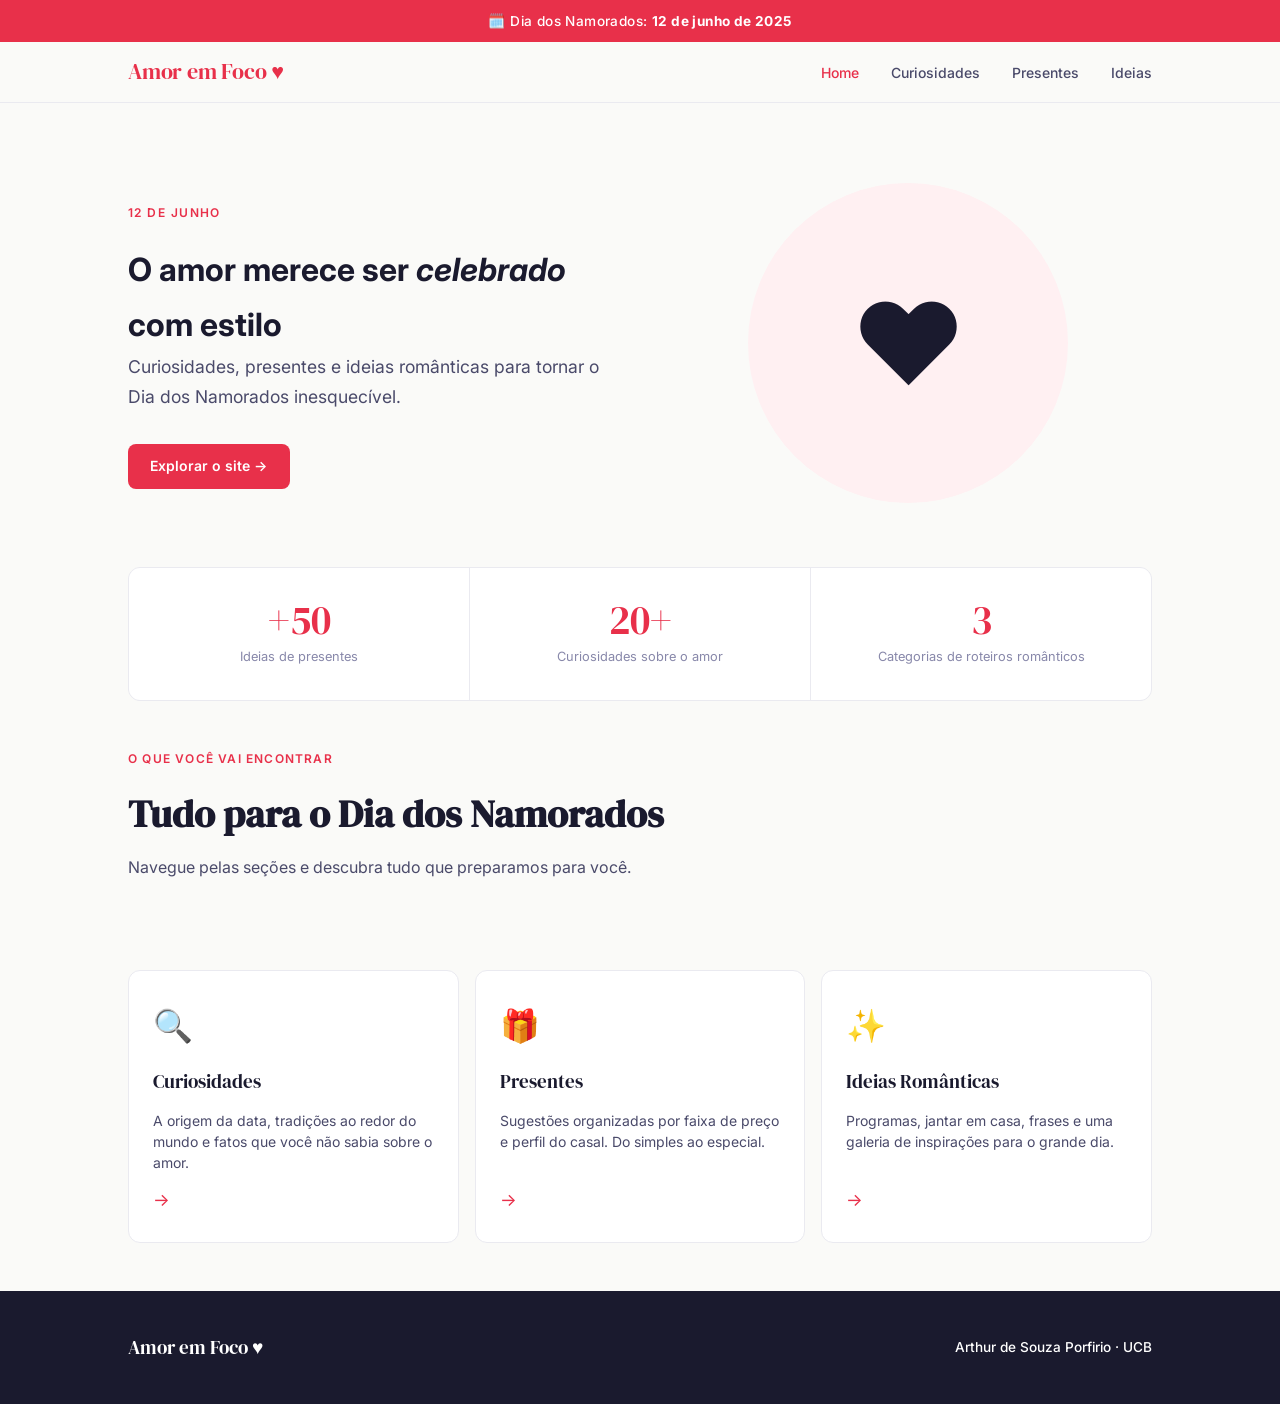
==== index.html @ 1bdaba2c "Add files via upload" ====
<!DOCTYPE html>
<html lang="pt-BR">
<head>
  <meta charset="UTF-8">
  <meta name="viewport" content="width=device-width, initial-scale=1.0">
  <title>Amor em Foco — Dia dos Namorados</title>
  <link rel="stylesheet" href="style.css">
  <style>
    .countdown-bar {
      background: var(--red);
      color: var(--white);
      text-align: center;
      padding: 0.6rem var(--margin);
      font-size: 0.85rem;
      font-weight: 500;
      letter-spacing: 0.03em;
    }

    .countdown-bar strong { font-weight: 700; }

    .hero-home {
      display: grid;
      grid-template-columns: 1fr 1fr;
      gap: 3rem;
      align-items: center;
      padding: 5rem 0 4rem;
    }

    .hero-visual {
      display: flex;
      align-items: center;
      justify-content: center;
    }

    .hero-blob {
      width: 320px;
      height: 320px;
      background: var(--red-light);
      border-radius: 50%;
      display: flex;
      align-items: center;
      justify-content: center;
      font-size: 7rem;
      animation: pulse 3s ease-in-out infinite;
    }

    @keyframes pulse {
      0%, 100% { transform: scale(1); }
      50% { transform: scale(1.04); }
    }

    .nav-cards {
      display: grid;
      grid-template-columns: 1fr 1fr 1fr;
      gap: 1rem;
      padding: 3rem 0;
    }

    .nav-card {
      background: var(--white);
      border: 1px solid var(--border);
      border-radius: var(--radius);
      padding: 1.75rem 1.5rem;
      text-decoration: none;
      color: inherit;
      transition: box-shadow 0.2s, transform 0.2s, border-color 0.2s;
      display: flex;
      flex-direction: column;
      gap: 0.75rem;
    }

    .nav-card:hover {
      box-shadow: 0 8px 32px rgba(232,48,74,0.1);
      transform: translateY(-3px);
      border-color: var(--rose);
    }

    .nav-card-icon { font-size: 2rem; }

    .nav-card-title {
      font-family: var(--font-display);
      font-size: 1.2rem;
      color: var(--ink);
    }

    .nav-card-desc {
      font-size: 0.875rem;
      color: var(--ink-mid);
      line-height: 1.5;
    }

    .nav-card-arrow {
      font-size: 1.1rem;
      color: var(--red);
      margin-top: auto;
    }

    .stats-row {
      display: grid;
      grid-template-columns: repeat(3, 1fr);
      gap: 1px;
      background: var(--border);
      border: 1px solid var(--border);
      border-radius: var(--radius);
      overflow: hidden;
      margin-bottom: 3rem;
    }

    .stat {
      background: var(--white);
      padding: 2rem 1.5rem;
      text-align: center;
    }

    .stat-number {
      font-family: var(--font-display);
      font-size: 2.5rem;
      color: var(--red);
      line-height: 1;
      display: block;
    }

    .stat-label {
      font-size: 0.8rem;
      color: var(--ink-soft);
      margin-top: 0.35rem;
    }

    @media (max-width: 768px) {
      .hero-home { grid-template-columns: 1fr; }
      .hero-visual { display: none; }
      .nav-cards { grid-template-columns: 1fr; }
      .stats-row { grid-template-columns: 1fr; }
    }
  </style>
</head>
<body>

<div class="countdown-bar">
  🗓️ Dia dos Namorados: <strong>12 de junho de 2025</strong>
</div>

<nav>
  <div class="nav-inner">
    <a href="index.html" class="nav-logo">Amor em Foco ♥</a>
    <ul class="nav-links">
      <li><a href="index.html" class="active">Home</a></li>
      <li><a href="curiosidades.html">Curiosidades</a></li>
      <li><a href="presentes.html">Presentes</a></li>
      <li><a href="ideias.html">Ideias</a></li>
    </ul>
  </div>
</nav>

<main>
  <div class="page-wrap">

    <div class="hero-home">
      <div>
        <span class="hero-eyebrow">12 de junho</span>
        <h1>O amor merece ser <em>celebrado</em> com estilo</h1>
        <p class="hero-sub">Curiosidades, presentes e ideias românticas para tornar o Dia dos Namorados inesquecível.</p>
        <a href="curiosidades.html" class="btn btn-primary">Explorar o site →</a>
      </div>
      <div class="hero-visual">
        <div class="hero-blob">♥</div>
      </div>
    </div>

    <div class="stats-row">
      <div class="stat">
        <span class="stat-number">+50</span>
        <div class="stat-label">Ideias de presentes</div>
      </div>
      <div class="stat">
        <span class="stat-number">20+</span>
        <div class="stat-label">Curiosidades sobre o amor</div>
      </div>
      <div class="stat">
        <span class="stat-number">3</span>
        <div class="stat-label">Categorias de roteiros românticos</div>
      </div>
    </div>

    <span class="section-label">O que você vai encontrar</span>
    <h2 class="section-title">Tudo para o Dia dos Namorados</h2>
    <p class="section-sub">Navegue pelas seções e descubra tudo que preparamos para você.</p>

    <div class="nav-cards">
      <a href="curiosidades.html" class="nav-card">
        <div class="nav-card-icon">🔍</div>
        <div class="nav-card-title">Curiosidades</div>
        <div class="nav-card-desc">A origem da data, tradições ao redor do mundo e fatos que você não sabia sobre o amor.</div>
        <div class="nav-card-arrow">→</div>
      </a>
      <a href="presentes.html" class="nav-card">
        <div class="nav-card-icon">🎁</div>
        <div class="nav-card-title">Presentes</div>
        <div class="nav-card-desc">Sugestões organizadas por faixa de preço e perfil do casal. Do simples ao especial.</div>
        <div class="nav-card-arrow">→</div>
      </a>
      <a href="ideias.html" class="nav-card">
        <div class="nav-card-icon">✨</div>
        <div class="nav-card-title">Ideias Românticas</div>
        <div class="nav-card-desc">Programas, jantar em casa, frases e uma galeria de inspirações para o grande dia.</div>
        <div class="nav-card-arrow">→</div>
      </a>
    </div>

  </div>
</main>

<footer>
  <span class="footer-logo">Amor em Foco ♥</span>
  <span style="color:#fff; font-weight:500;">Arthur de Souza Porfirio · UCB</span>
</footer>

</body>
</html>
---- style.css ----
@import url('https://fonts.googleapis.com/css2?family=DM+Serif+Display:ital@0;1&family=Inter:wght@400;500;600&display=swap');

*, *::before, *::after { box-sizing: border-box; margin: 0; padding: 0; }

:root {
  --red:     #E8304A;
  --red-light: #FFF0F2;
  --rose:    #FF6B7A;
  --ink:     #1A1A2E;
  --ink-mid: #4A4A6A;
  --ink-soft:#8888AA;
  --cream:   #FAFAF8;
  --white:   #FFFFFF;
  --border:  #EAEAF0;
  --radius:  12px;
  --margin:  10%;
  --font-display: 'DM Serif Display', Georgia, serif;
  --font-body: 'Inter', system-ui, sans-serif;
}

html { scroll-behavior: smooth; }

body {
  font-family: var(--font-body);
  background: var(--cream);
  color: var(--ink);
  font-size: 16px;
  line-height: 1.7;
}

/* NAV */
nav {
  position: sticky;
  top: 0;
  z-index: 100;
  background: rgba(250,250,248,0.92);
  backdrop-filter: blur(12px);
  border-bottom: 1px solid var(--border);
}

.nav-inner {
  display: flex;
  align-items: center;
  justify-content: space-between;
  padding: 0 var(--margin);
  height: 60px;
}

.nav-logo {
  font-family: var(--font-display);
  font-size: 1.35rem;
  color: var(--red);
  text-decoration: none;
  letter-spacing: -0.01em;
}

.nav-links {
  display: flex;
  gap: 2rem;
  list-style: none;
}

.nav-links a {
  text-decoration: none;
  color: var(--ink-mid);
  font-size: 0.875rem;
  font-weight: 500;
  transition: color 0.2s;
}

.nav-links a:hover,
.nav-links a.active {
  color: var(--red);
}

/* WRAPPER */
.page-wrap {
  padding: 0 var(--margin);
}

/* HERO */
.hero {
  padding: 5rem 0 4rem;
  border-bottom: 1px solid var(--border);
}

.hero-eyebrow {
  display: inline-block;
  font-size: 0.75rem;
  font-weight: 600;
  letter-spacing: 0.12em;
  text-transform: uppercase;
  color: var(--red);
  margin-bottom: 1.25rem;
}

.hero h1 {
  font-family: var(--font-display);
  font-size: clamp(2.5rem, 5vw, 4.5rem);
  line-height: 1.1;
  color: var(--ink);
  max-width: 14ch;
  margin-bottom: 1.25rem;
}

.hero h1 em {
  font-style: italic;
  color: var(--red);
}

.hero-sub {
  font-size: 1.1rem;
  color: var(--ink-mid);
  max-width: 48ch;
  margin-bottom: 2rem;
}

/* SECTION TITLE */
.section-title {
  font-family: var(--font-display);
  font-size: clamp(1.6rem, 3vw, 2.4rem);
  color: var(--ink);
  margin-bottom: 0.5rem;
}

.section-label {
  font-size: 0.75rem;
  font-weight: 600;
  letter-spacing: 0.1em;
  text-transform: uppercase;
  color: var(--red);
  margin-bottom: 0.75rem;
  display: block;
}

.section-sub {
  color: var(--ink-mid);
  max-width: 52ch;
  margin-bottom: 2.5rem;
}

/* CARD GRID */
.card-grid {
  display: grid;
  grid-template-columns: repeat(auto-fill, minmax(280px, 1fr));
  gap: 1.5rem;
}

.card {
  background: var(--white);
  border: 1px solid var(--border);
  border-radius: var(--radius);
  overflow: hidden;
  transition: box-shadow 0.2s, transform 0.2s;
}

.card:hover {
  box-shadow: 0 8px 32px rgba(232,48,74,0.08);
  transform: translateY(-2px);
}

.card-img {
  width: 100%;
  aspect-ratio: 16/9;
  object-fit: cover;
  display: block;
}

.card-img-placeholder {
  width: 100%;
  aspect-ratio: 16/9;
  display: flex;
  align-items: center;
  justify-content: center;
  font-size: 2.5rem;
  background: var(--red-light);
}

.card-body {
  padding: 1.25rem;
}

.card-tag {
  display: inline-block;
  font-size: 0.7rem;
  font-weight: 600;
  letter-spacing: 0.08em;
  text-transform: uppercase;
  color: var(--red);
  background: var(--red-light);
  padding: 0.2rem 0.6rem;
  border-radius: 4px;
  margin-bottom: 0.75rem;
}

.card-title {
  font-family: var(--font-display);
  font-size: 1.15rem;
  color: var(--ink);
  margin-bottom: 0.5rem;
  line-height: 1.3;
}

.card-text {
  font-size: 0.9rem;
  color: var(--ink-mid);
  line-height: 1.6;
}

/* BUTTON */
.btn {
  display: inline-flex;
  align-items: center;
  gap: 0.4rem;
  font-family: var(--font-body);
  font-size: 0.875rem;
  font-weight: 600;
  padding: 0.65rem 1.4rem;
  border-radius: 8px;
  border: none;
  cursor: pointer;
  text-decoration: none;
  transition: background 0.2s, transform 0.15s;
}

.btn-primary {
  background: var(--red);
  color: var(--white);
}

.btn-primary:hover {
  background: #cc2840;
  transform: translateY(-1px);
}

.btn-outline {
  background: transparent;
  color: var(--red);
  border: 1.5px solid var(--red);
}

.btn-outline:hover {
  background: var(--red-light);
}

/* SECTION SPACING */
.section {
  padding: 4rem 0;
  border-bottom: 1px solid var(--border);
}

.section:last-child {
  border-bottom: none;
}

/* FOOTER */
footer {
  background: var(--ink);
  color: var(--ink-soft);
  padding: 2.5rem var(--margin);
  display: flex;
  align-items: center;
  justify-content: space-between;
  font-size: 0.85rem;
  flex-wrap: wrap;
  gap: 1rem;
}

footer .footer-logo {
  font-family: var(--font-display);
  font-size: 1.2rem;
  color: var(--white);
}

footer a {
  color: var(--rose);
  text-decoration: none;
}

/* RESPONSIVE */
@media (max-width: 768px) {
  :root { --margin: 5%; }
  .nav-links { gap: 1rem; }
  .hero h1 { font-size: 2.2rem; }
}
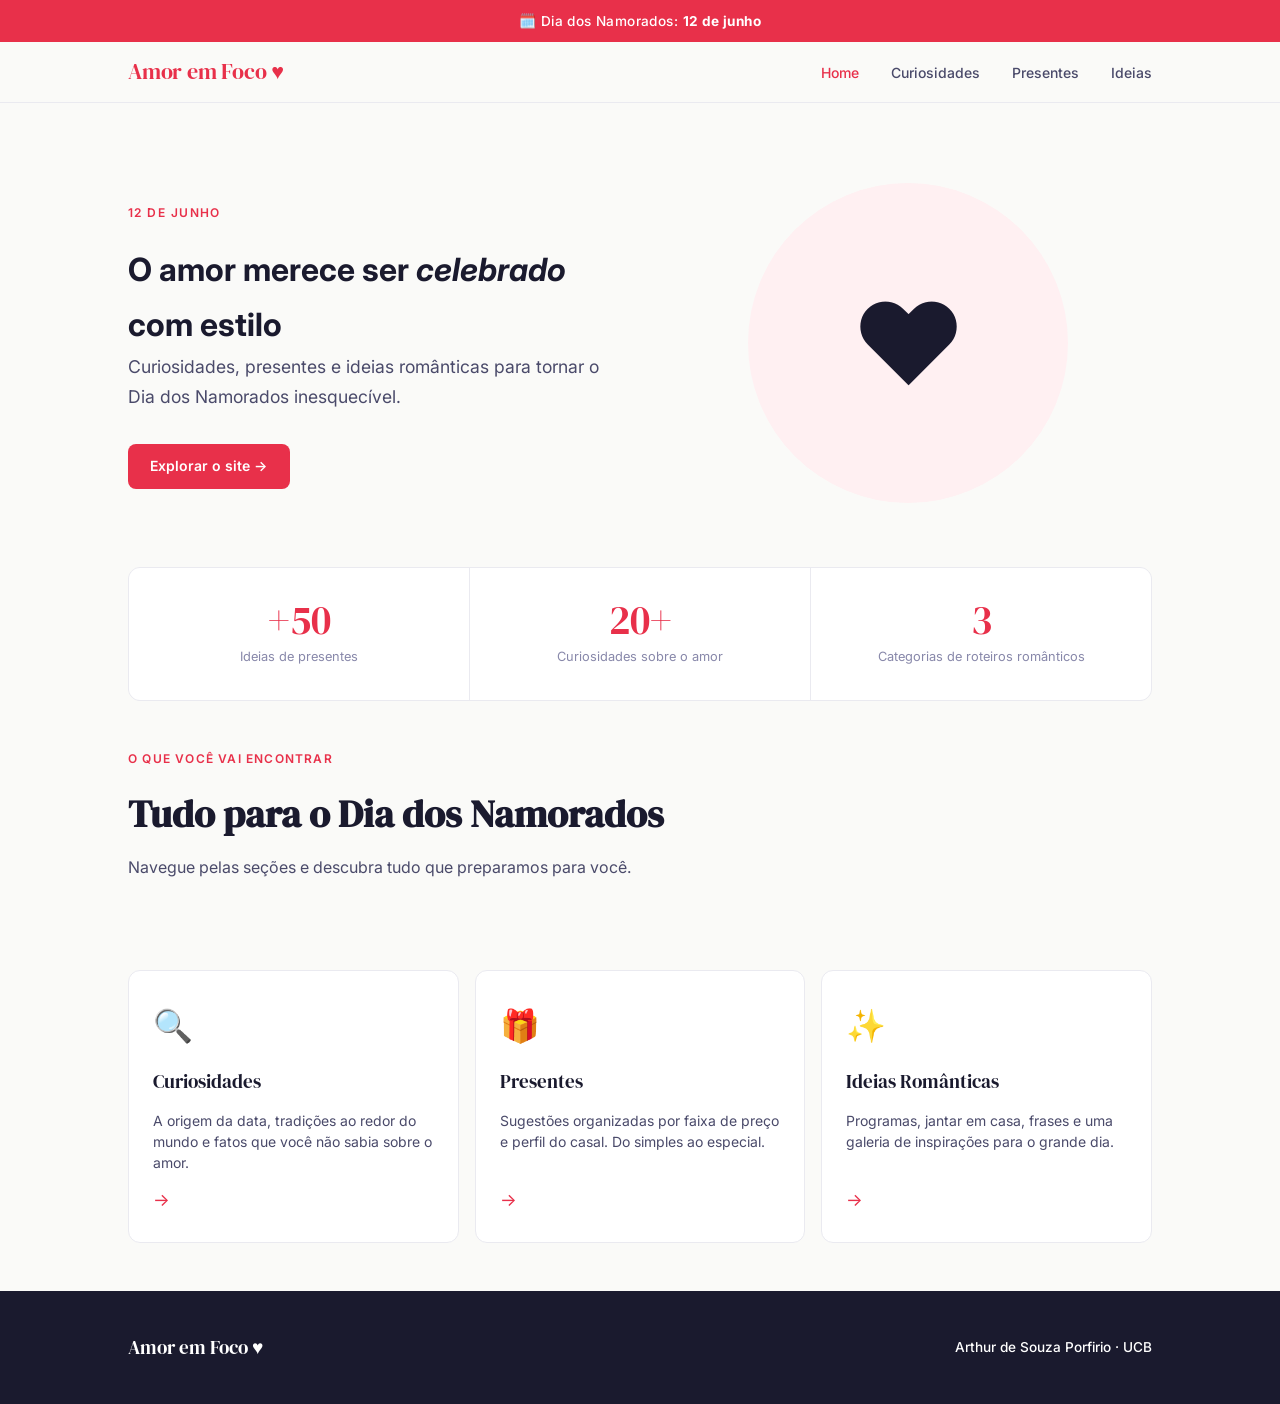
==== commit d6cc10b8: "Update index.html" ====
--- a/index.html
+++ b/index.html
@@ -137,7 +137,7 @@
 <body>
 
 <div class="countdown-bar">
-  🗓️ Dia dos Namorados: <strong>12 de junho de 2025</strong>
+  🗓️ Dia dos Namorados: <strong>12 de junho </strong>
 </div>
 
 <nav>
--- a/style.css
+++ b/style.css
@@ -28,7 +28,7 @@
   line-height: 1.7;
 }
 
-/* NAV */
+
 nav {
   position: sticky;
   top: 0;
@@ -73,12 +73,12 @@
   color: var(--red);
 }
 
-/* WRAPPER */
+
 .page-wrap {
   padding: 0 var(--margin);
 }
 
-/* HERO */
+
 .hero {
   padding: 5rem 0 4rem;
   border-bottom: 1px solid var(--border);
@@ -115,7 +115,7 @@
   margin-bottom: 2rem;
 }
 
-/* SECTION TITLE */
+
 .section-title {
   font-family: var(--font-display);
   font-size: clamp(1.6rem, 3vw, 2.4rem);
@@ -139,7 +139,7 @@
   margin-bottom: 2.5rem;
 }
 
-/* CARD GRID */
+
 .card-grid {
   display: grid;
   grid-template-columns: repeat(auto-fill, minmax(280px, 1fr));
@@ -207,7 +207,7 @@
   line-height: 1.6;
 }
 
-/* BUTTON */
+
 .btn {
   display: inline-flex;
   align-items: center;
@@ -243,7 +243,7 @@
   background: var(--red-light);
 }
 
-/* SECTION SPACING */
+
 .section {
   padding: 4rem 0;
   border-bottom: 1px solid var(--border);
@@ -253,7 +253,7 @@
   border-bottom: none;
 }
 
-/* FOOTER */
+
 footer {
   background: var(--ink);
   color: var(--ink-soft);
@@ -277,7 +277,7 @@
   text-decoration: none;
 }
 
-/* RESPONSIVE */
+
 @media (max-width: 768px) {
   :root { --margin: 5%; }
   .nav-links { gap: 1rem; }
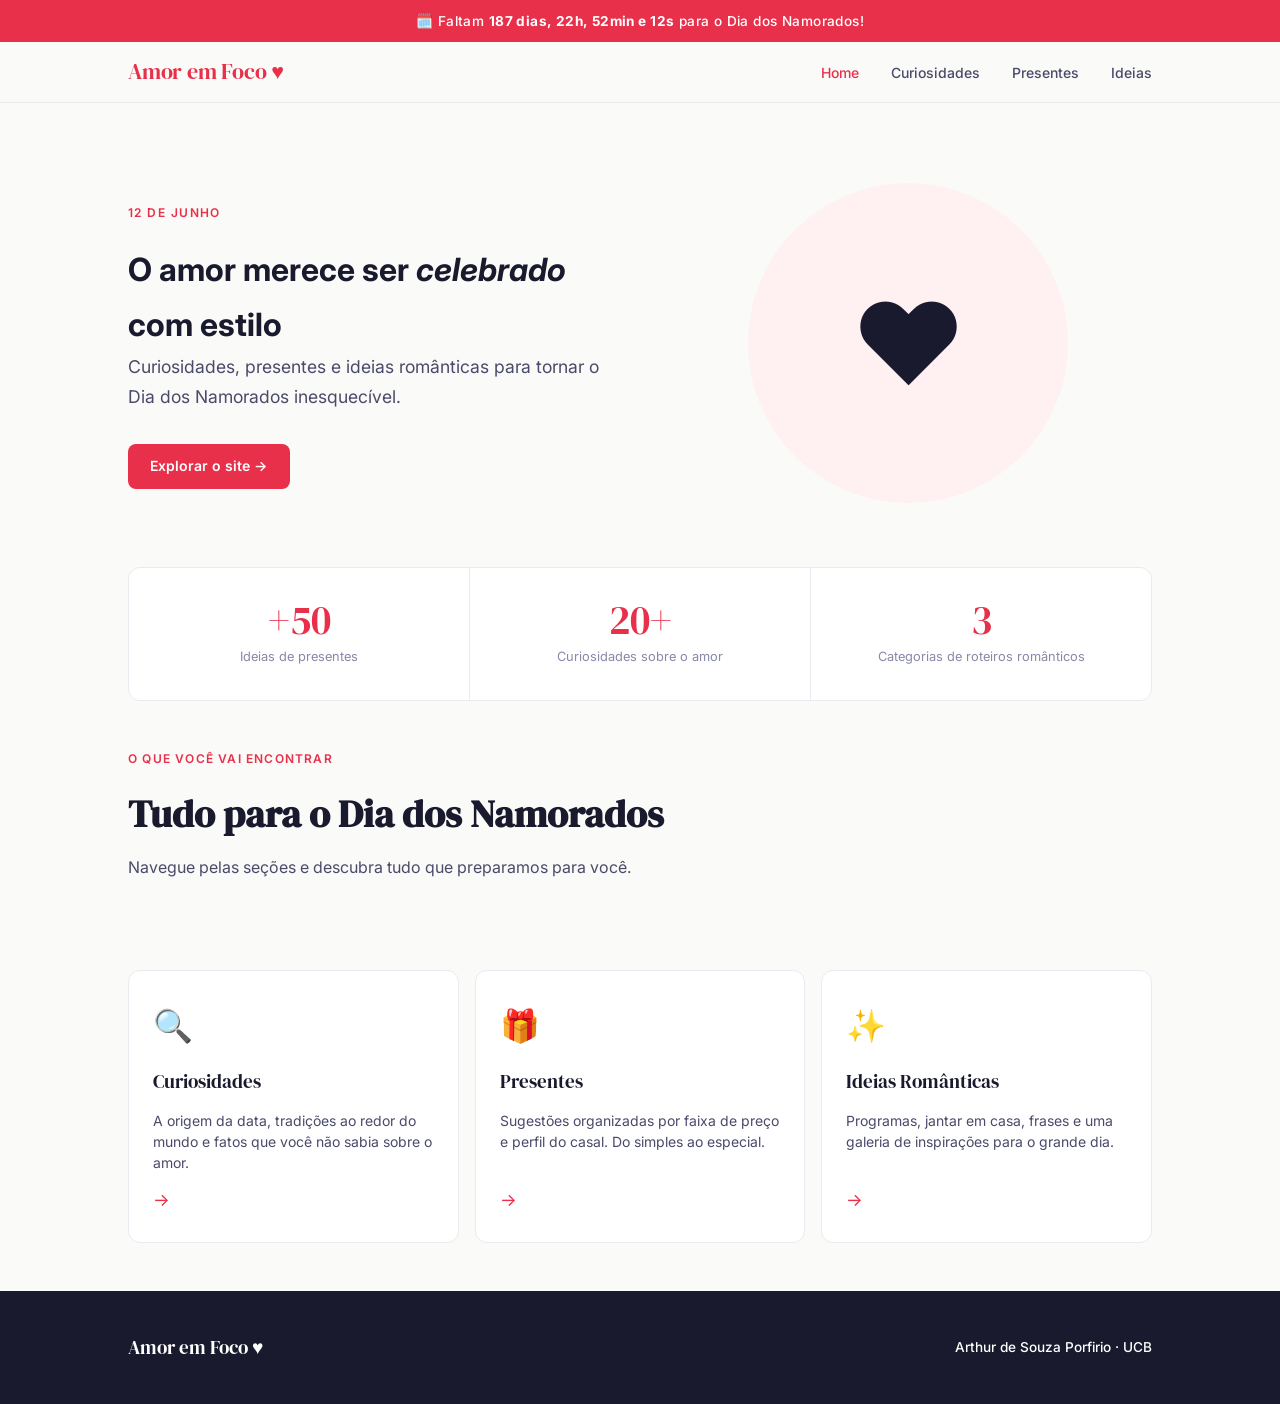
==== commit d82fd9b0: "Update index.html" ====
--- a/index.html
+++ b/index.html
@@ -136,9 +136,36 @@
 </head>
 <body>
 
-<div class="countdown-bar">
-  🗓️ Dia dos Namorados: <strong>12 de junho </strong>
+<div class="countdown-bar" id="countdown-bar">
+  🗓️ Carregando contagem...
 </div>
+<script>
+  (function() {
+    function updateCountdown() {
+      var bar = document.getElementById('countdown-bar');
+      var now = new Date();
+      var year = now.getFullYear();
+      var target = new Date(year, 5, 12); // 12 de junho
+      if (now > target) target = new Date(year + 1, 5, 12);
+
+      var diff = target - now;
+      var days    = Math.floor(diff / (1000 * 60 * 60 * 24));
+      var hours   = Math.floor((diff % (1000 * 60 * 60 * 24)) / (1000 * 60 * 60));
+      var minutes = Math.floor((diff % (1000 * 60 * 60)) / (1000 * 60));
+      var seconds = Math.floor((diff % (1000 * 60)) / 1000);
+
+      if (diff <= 0) {
+        bar.innerHTML = '💕 Feliz Dia dos Namorados! Hoje é o grande dia!';
+      } else if (days === 0) {
+        bar.innerHTML = '🗓️ Dia dos Namorados hoje! Faltam <strong>' + hours + 'h ' + minutes + 'min ' + seconds + 's</strong>';
+      } else {
+        bar.innerHTML = '🗓️ Faltam <strong>' + days + ' dia' + (days !== 1 ? 's' : '') + ', ' + hours + 'h, ' + minutes + 'min e ' + seconds + 's</strong> para o Dia dos Namorados!';
+      }
+    }
+    updateCountdown();
+    setInterval(updateCountdown, 1000);
+  })();
+</script>
 
 <nav>
   <div class="nav-inner">
